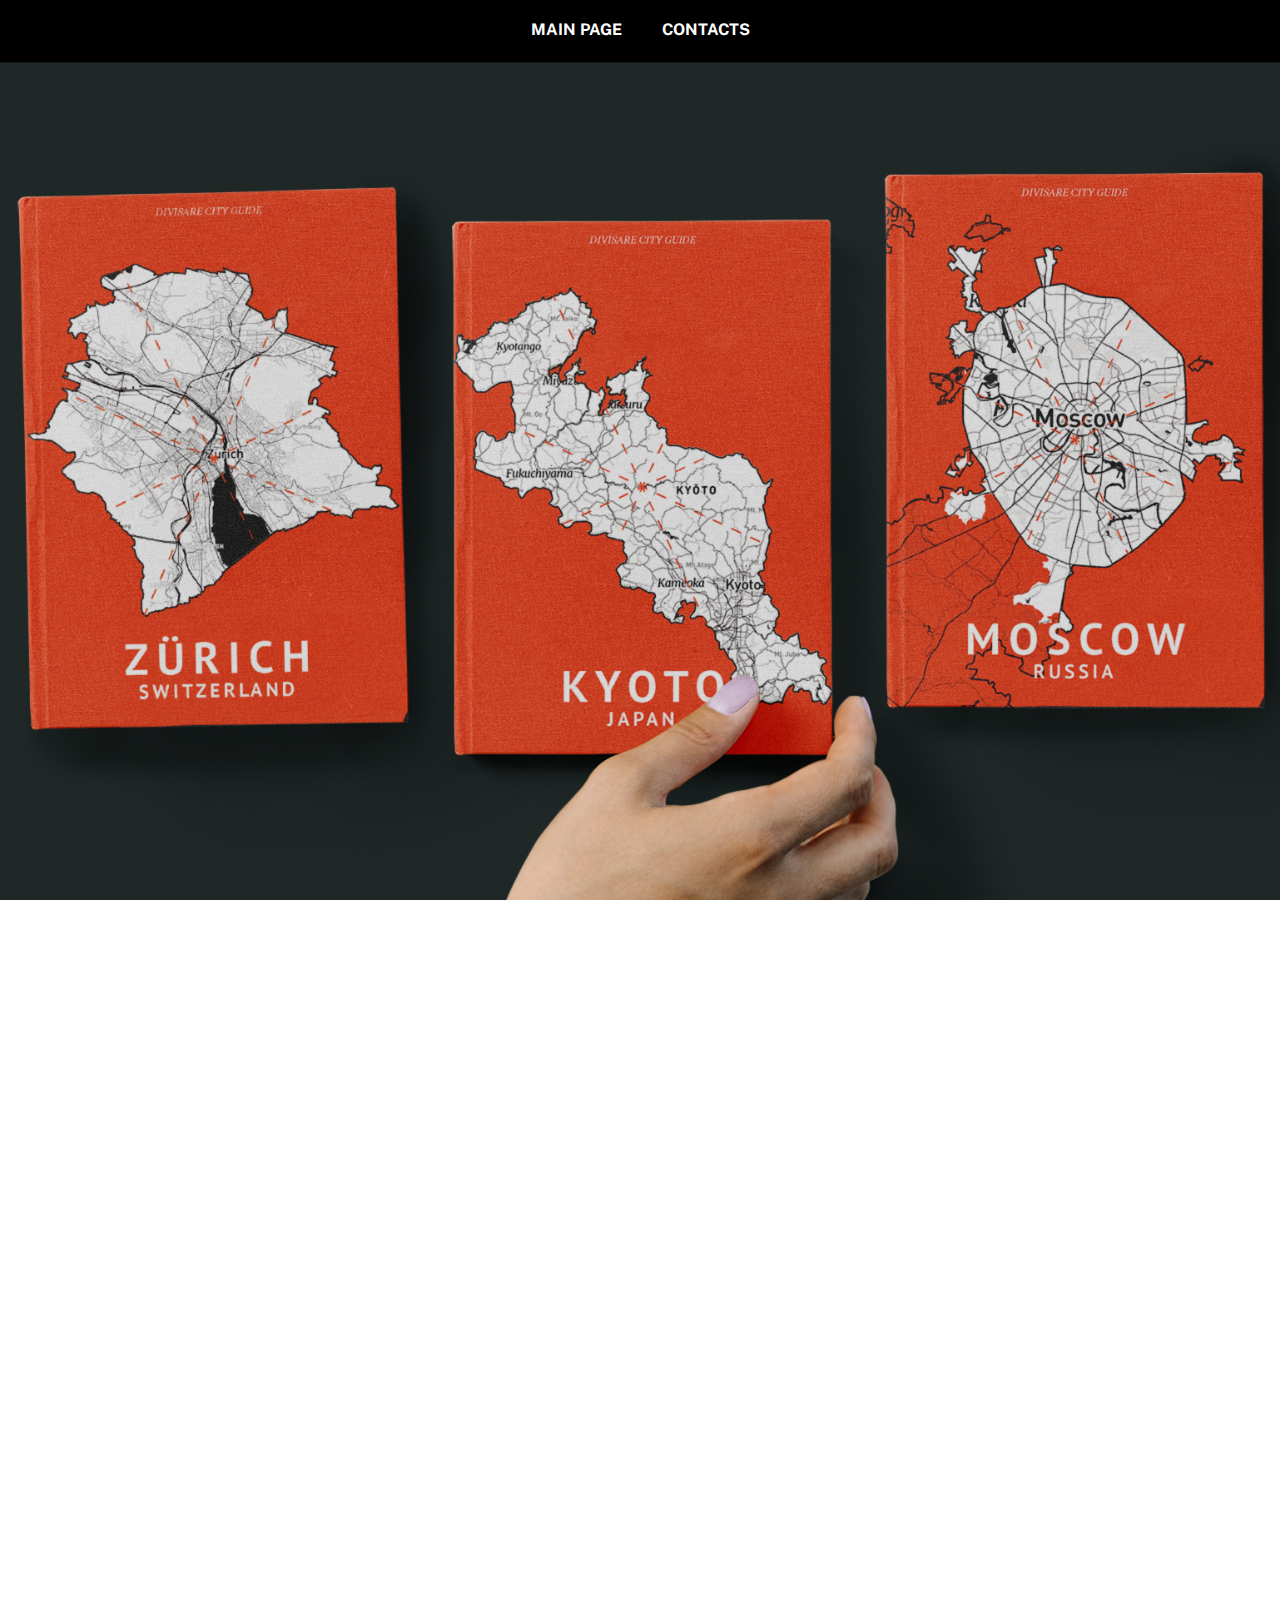
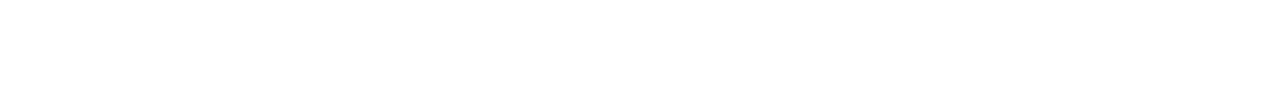
==== divisare.html @ afecebee "upd case" ====
<!DOCTYPE html>
<html lang="en">
 <head>
  <meta charset="utf-8"/>
  <meta content="width=device-width, initial-scale=1.0, maximum-scale=1.0, user-scalable=no" name="viewport"/>
  <title>
   Project Page
  </title>
  <link href="https://fonts.googleapis.com/css2?family=Public+Sans:wght@300;400;700&amp;display=swap" rel="stylesheet"/>
  <link href="styles-projects.css" rel="stylesheet"/>
 </head>
 <body>
  <header class="navbar">
   <div class="nav-container">
    <a class="nav-link" href="index.html">
     MAIN PAGE
    </a>
    <a class="nav-link" href="#contacts">
     CONTACTS
    </a>
   </div>
  </header>
  <section class="project-cover" id="project-cover">
   <img alt="Project Cover" class="cover-image" src="assets/divisare-cover-static.png"/>
  </section>
  <section class="project-description" id="project-description">
   <div class="description-grid">
    <div class="description-title">
     <h1>
      Divisare City Guide
     </h1>
    </div>
    <div class="description-text">
     <p>
      Each book is a architectural guide to the city according to Divisare. It includes 10-15 most appreciated projects.
     </p>
    </div>
   </div>
  </section>
  <section class="contacts-section" id="contacts">
   <div class="section-content">
    <div class="contact-details">
     <div class="contact-item">
      <span class="contact-label">
       EMAIL
      </span>
      <span class="contact-value">
       <a href="mailto:kudrinaaa97@gmail.com" target="_blank">
        @KUDRINAAA97@GMAIL.COM
       </a>
      </span>
     </div>
     <div class="contact-item">
      <span class="contact-label">
       TG
      </span>
      <span class="contact-value">
       <a href="http://t.me/anastasia9055" target="_blank">
        @ANASTASIA9055
       </a>
      </span>
     </div>
    </div>
   </div>
  </section>
  <footer class="footer">
   <p>
    © 2025 dosmth. All rights reserved.
   </p>
  </footer>
 </body>
</html>
---- styles-projects.css ----
/* Global Styles */
body, html {
    margin: 0;
    padding: 0;
    font-family: 'Public Sans', sans-serif; /* Modern sans-serif font */
    box-sizing: border-box; /* Includes padding and borders in element dimensions */
    scroll-behavior: smooth; /* Enables smooth scrolling */
    height: 100%; /* Sets the height of body and html elements */
    overflow-x: hidden; /* Prevents horizontal scrolling */
}

/* Header Styles */
h1 {
    font-size: 3.5rem; /* Large font size for main headings */
    letter-spacing: -0.05em; /* Slightly tightens letter spacing */
    margin-top: 0; /* Removes top margin */
    margin-left: 10px; /* Adds left margin for alignment */
}

/* Responsive Design for Header */
@media (max-width: 768px) {
    h1 {
        font-size: 2.5rem; /* Smaller font size for mobile screens */
    }
}

/* Navbar Styles */
.navbar {
    width: 100%; /* Full-width navbar */
    background-color: black; /* Black background */
    padding: 20px 0; /* Vertical padding */
    display: flex; /* Flexbox for layout */
    justify-content: center; /* Centers navigation items */
    position: sticky; /* Sticks navbar to the top on scroll */
    top: 0; /* Top position for sticky navbar */
    z-index: 1000; /* Ensures navbar stays on top */
}

.nav-container {
    display: flex; /* Flexbox layout */
    gap: 40px; /* Space between navigation links */
}

.nav-link {
    text-decoration: none; /* Removes underline */
    font-weight: 700; /* Bold text */
    color: white; /* White text */
    font-size: 1rem; /* Standard font size */
    transition: color 0.3s ease; /* Smooth transition for hover effect */
}

.nav-link:hover {
    color: #1356E3; /* Changes text color on hover */
}

/* Project Cover Styles */
.project-cover .cover-image {
    width: 100%; /* Full-width image */
    height: 100vh; /* Full viewport height */
    object-fit: cover; /* Maintains aspect ratio while covering the area */
    background: black; /* Black background as fallback */
}

/* Project Description Section */
.project-description .description-grid {
    display: grid; /* Grid layout for description content */
    grid-template-columns: repeat(6, 1fr); /* Six equal columns */
    gap: 60px; /* Space between grid items */
    padding: 0; /* Removes default padding */
    max-width: 800px; /* Maximum width for grid */
    margin: 50px auto 200px auto; /* Centers grid with top and bottom margins */
}

.description-title {
    grid-column: span 2; /* Spans two columns */
    text-align: left; /* Aligns text to the left */
/*    color: #EB4E29; /* Sets text color to red */
    color: #000000;
}

.description-text {
    grid-column: span 4; /* Spans four columns */
}

.description-text p {
    font-size: 2rem; /* Large font size for paragraphs */
    margin-top: 0; /* Removes top margin */
    color: #000000;
/*    color: #EB4E29; /* Red text color */
    margin-right: 10px; /* Adds right margin */
}

/* Responsive Design for Project Description */
@media (max-width: 768px) {
    .description-text p {
        font-size: 1.5rem; /* Smaller font size for mobile */
        margin: 0 10px; /* Adds horizontal margins */
    }

    .project-description .description-grid {
        grid-template-columns: 1fr; /* Single column grid on mobile */
        gap: 5px; /* Reduced gap */
    }
}

/* Contacts Section */
.contacts-section {
    width: 100%; /* Full-width section */
    padding: 50px 0 100px 0; /* Top and bottom padding */
    text-align: center; /* Centers text */
    background: black; /* Black background */
    color: white; /* White text */
}

.contacts-heading {
    margin-bottom: 40px; /* Space below heading */
    text-transform: lowercase; /* Lowercase text */
    letter-spacing: -0.05em; /* Slightly tight letter spacing */
}

.contact-details {
    display: flex; /* Flexbox layout */
    flex-direction: column; /* Stacks items vertically */
    align-items: center; /* Centers items horizontally */
    gap: 15px; /* Space between contact items */
}

.contact-item {
    display: flex; /* Flexbox for alignment */
    justify-content: center; /* Centers items horizontally */
    align-items: center; /* Centers items vertically */
    gap: 20px; /* Space between elements */
}

.contact-value a {
    text-decoration: none; /* Removes underline */
    font-weight: 700; /* Bold text */
    font-size: 1rem; /* Standard font size */
    color: white; /* White text */
    transition: color 0.3s ease; /* Smooth color transition */
}

.contact-value a:hover {
    color: #1356E3; /* Changes color to blue on hover */
}

/* Footer Styles */
.footer {
    background-color: black; /* Black background */
    color: white; /* White text */
    text-align: center; /* Centers text */
    padding: 20px 0; /* Vertical padding */
    font-size: 0.9rem; /* Small font size */
}

.footer p {
    margin: 0; /* Removes default margin */
    letter-spacing: 1px; /* Spaced-out letters */
    font-weight: 300; /* Light font weight */
}

/* Animation */
@keyframes fadeInUp {
    0% {
        opacity: 0; /* Fully transparent */
        transform: translateY(50px); /* Starts below the viewport */
    }
    100% {
        opacity: 1; /* Fully visible */
        transform: translateY(0); /* Ends in place */
    }
}

.section-content {
    animation: fadeInUp 1s ease-out; /* Applies fade-in animation */
}
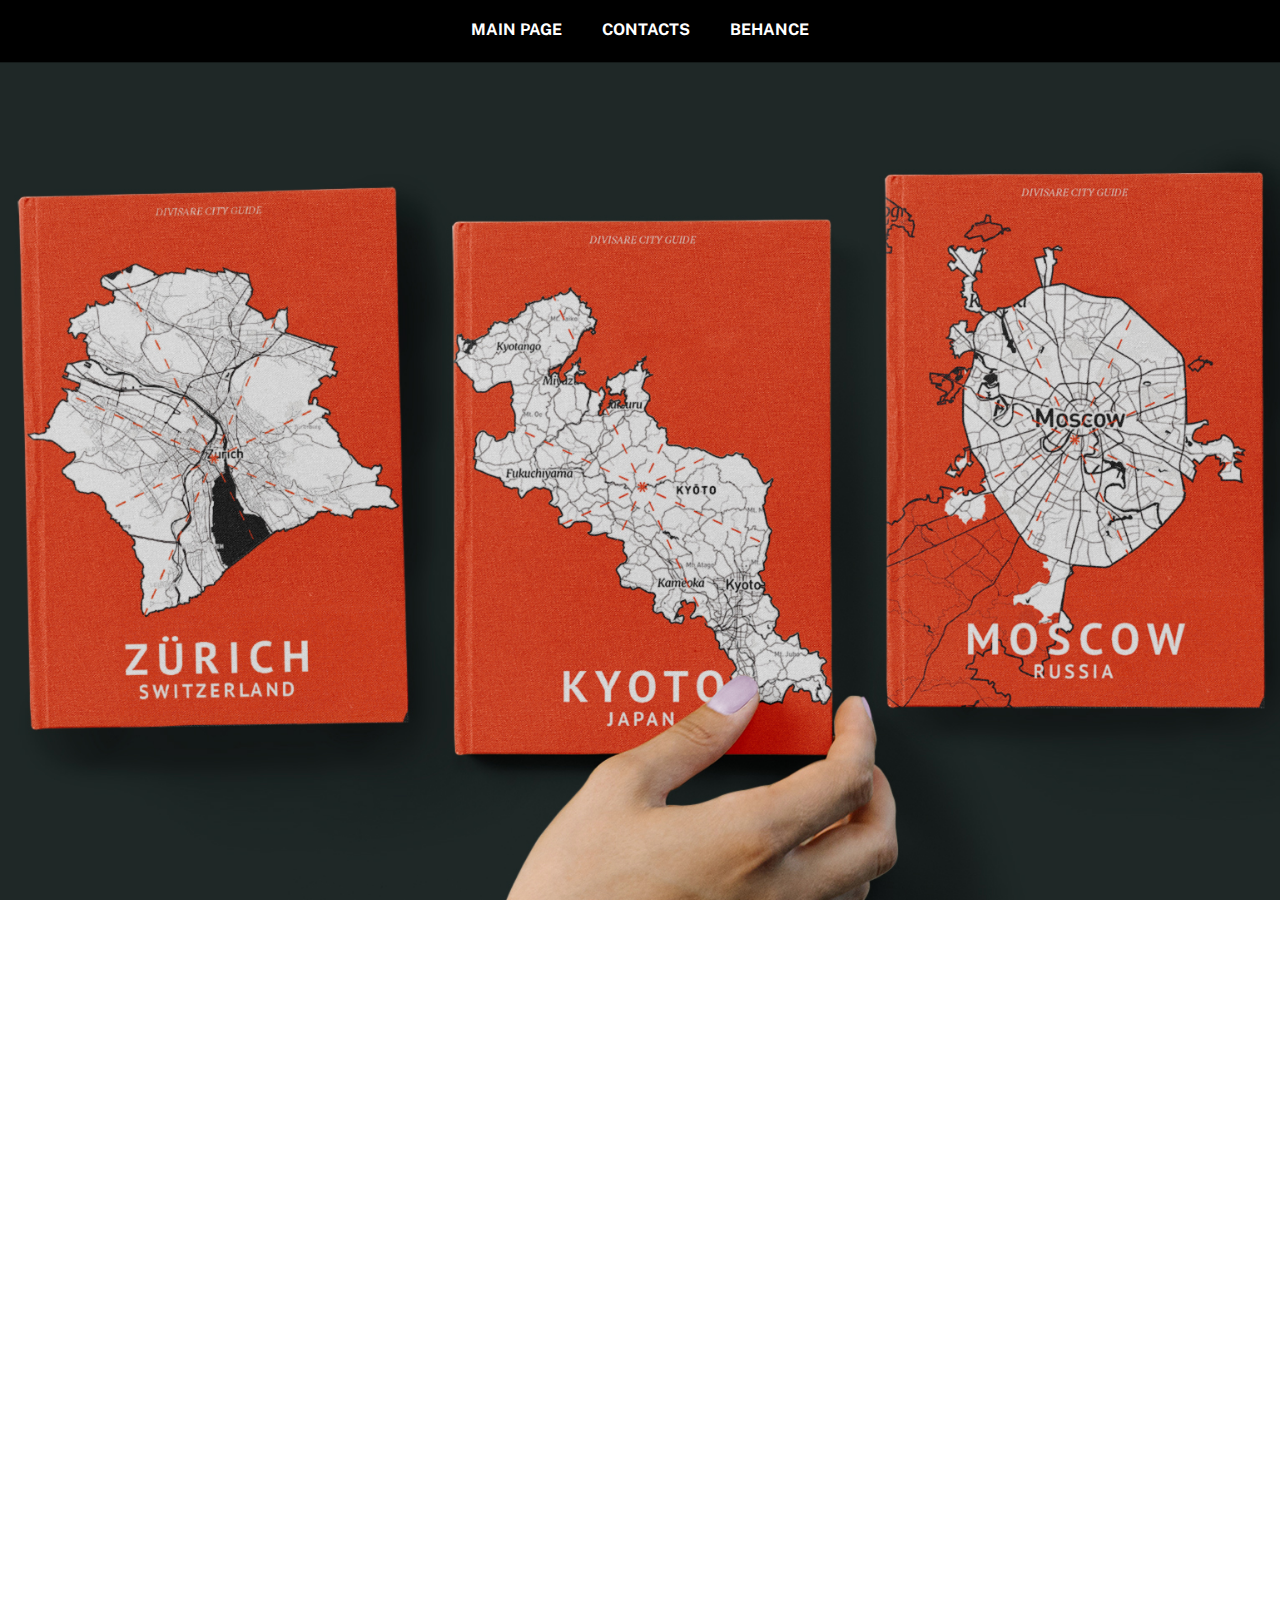
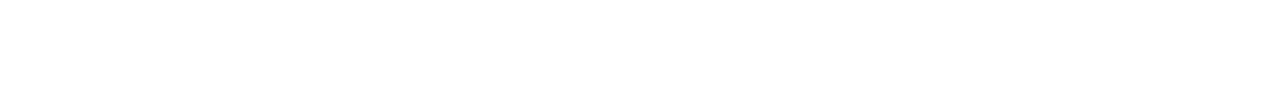
==== commit 054c68bd: "add behance link" ====
--- a/divisare.html
+++ b/divisare.html
@@ -17,6 +17,9 @@
     </a>
     <a class="nav-link" href="#contacts">
      CONTACTS
+    </a>
+    <a class="nav-link" href="https://www.behance.net/do_smth" target="_blank">
+     BEHANCE
     </a>
    </div>
   </header>
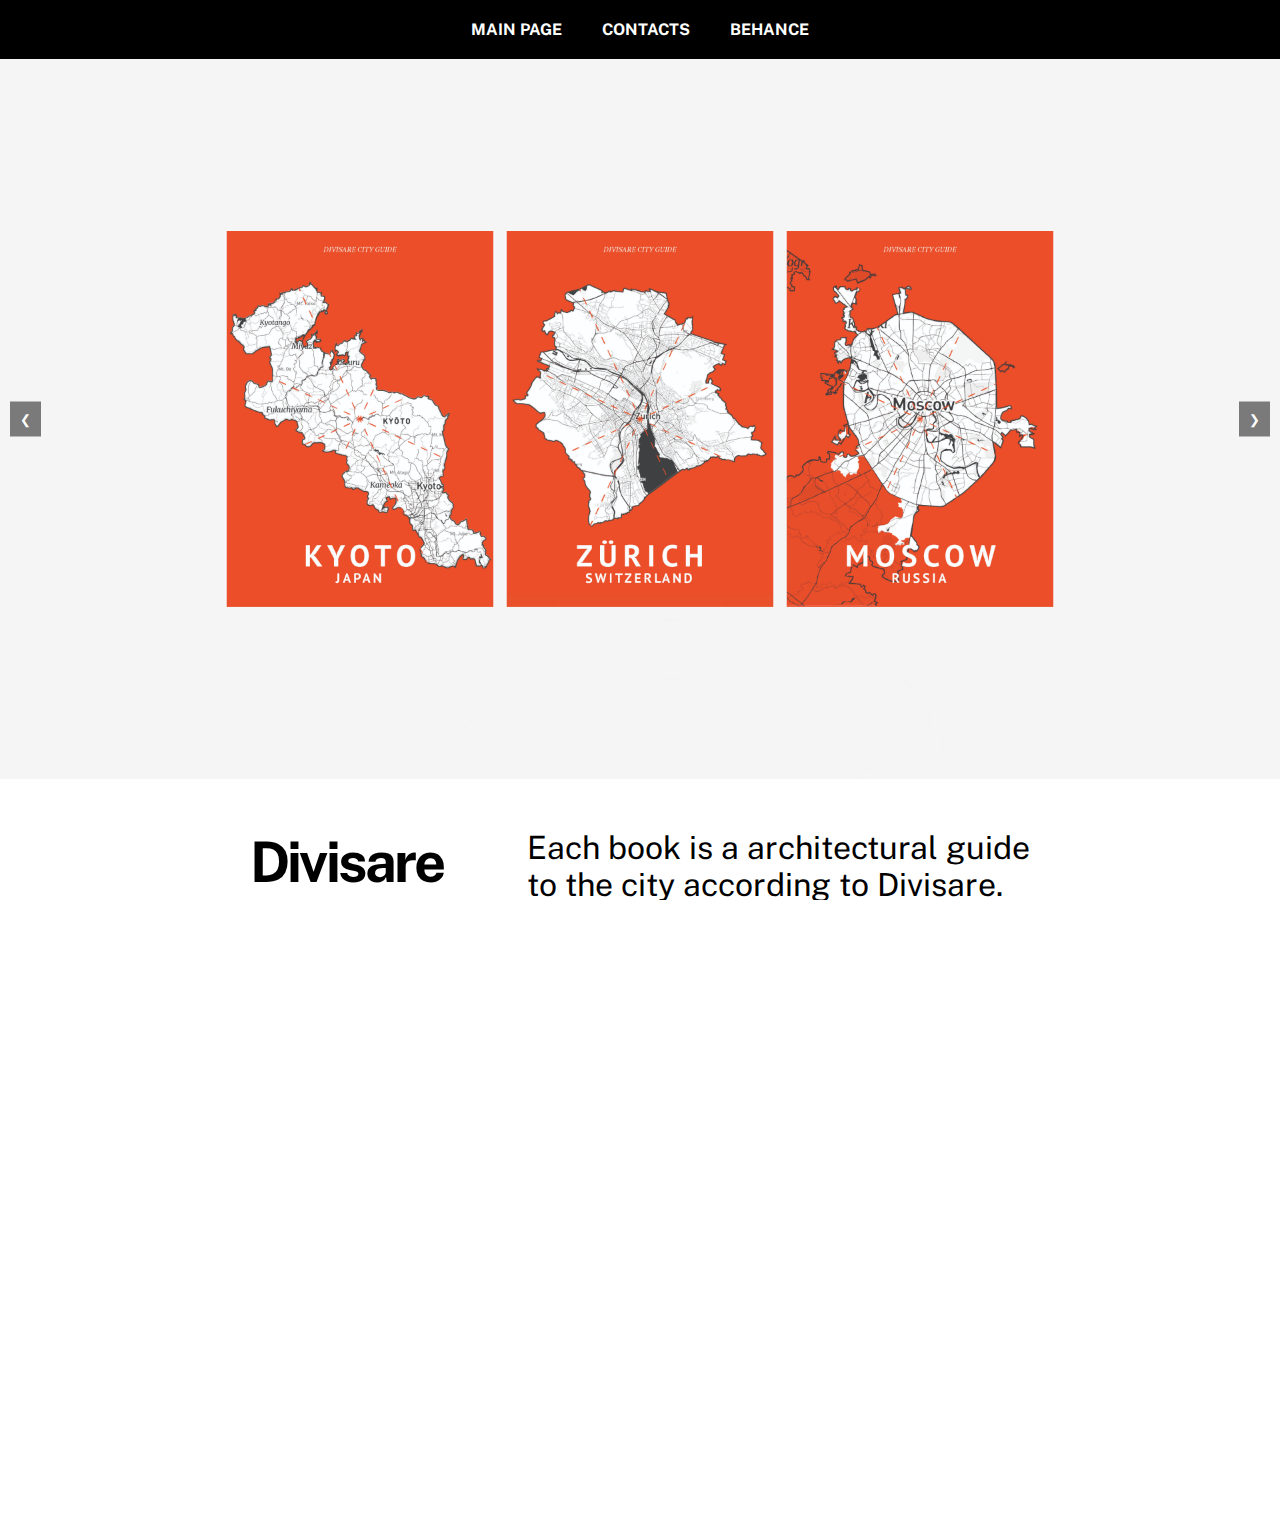
==== commit 897cb9b4: "upd" ====
--- a/divisare.html
+++ b/divisare.html
@@ -23,9 +23,40 @@
     </a>
    </div>
   </header>
-  <section class="project-cover" id="project-cover">
-   <img alt="Project Cover" class="cover-image" src="assets/divisare-cover-static.png"/>
-  </section>
+  
+<!--  <section class="project-cover" id="project-cover">-->
+<!--   <img alt="Project Cover" class="cover-image" src="assets/divisare-cover-static.png"/>-->
+<!--  </section>-->
+
+<section class="project-cover" id="project-cover">
+  <div class="slider">
+    <div class="slides">
+        <img src="assets/divisare/01.png" alt="Project Cover 1" class="slide">
+        <img src="assets/divisare/02.png" alt="Project Cover 1" class="slide">
+        <img src="assets/divisare/03.png" alt="Project Cover 1" class="slide">
+        <img src="assets/divisare/04.png" alt="Project Cover 1" class="slide">
+        <img src="assets/divisare/05.png" alt="Project Cover 1" class="slide">
+        <img src="assets/divisare/06.png" alt="Project Cover 1" class="slide">
+        <img src="assets/divisare/07.png" alt="Project Cover 1" class="slide">
+        <img src="assets/divisare/08.png" alt="Project Cover 1" class="slide">
+        <img src="assets/divisare/09.png" alt="Project Cover 1" class="slide">
+        <img src="assets/divisare/10.png" alt="Project Cover 1" class="slide">
+        <img src="assets/divisare/11.png" alt="Project Cover 1" class="slide">
+        <img src="assets/divisare/12.png" alt="Project Cover 1" class="slide">
+        <img src="assets/divisare/13.png" alt="Project Cover 1" class="slide">
+        <img src="assets/divisare/14.png" alt="Project Cover 1" class="slide">
+        <img src="assets/divisare/15.png" alt="Project Cover 1" class="slide">
+<!--        <img src="assets/divisare/16.png" alt="Project Cover 1" class="slide">-->
+<!--        <img src="assets/divisare/08.png" alt="Project Cover 1" class="slide">-->
+<!--        <img src="assets/divisare/08.png" alt="Project Cover 1" class="slide">-->
+<!--        <img src="assets/divisare/08.png" alt="Project Cover 1" class="slide">-->
+                                                        
+    </div>
+    <button class="prev" onclick="changeSlide(-1)">&#10094;</button>
+    <button class="next" onclick="changeSlide(1)">&#10095;</button>
+  </div>
+</section>
+
   <section class="project-description" id="project-description">
    <div class="description-grid">
     <div class="description-title">
@@ -71,5 +102,17 @@
     © 2025 dosmth. All rights reserved.
    </p>
   </footer>
+  
+  <script>
+    let currentIndex = 0;
+
+    function changeSlide(direction) {
+      const slides = document.querySelector('.slides');
+      const totalSlides = slides.children.length;
+      currentIndex = (currentIndex + direction + totalSlides) % totalSlides;
+      slides.style.transform = `translateX(-${currentIndex * 100}%)`;
+    }
+  </script>
+  
  </body>
 </html>
--- a/styles-projects.css
+++ b/styles-projects.css
@@ -174,3 +174,39 @@
 .section-content {
     animation: fadeInUp 1s ease-out; /* Applies fade-in animation */
 }
+
+.slider {
+  position: relative;
+  max-width: 100%;
+  overflow: hidden;
+}
+
+.slides {
+  display: flex;
+  transition: transform 0.5s ease-in-out;
+}
+
+.slide {
+  min-width: 100%;
+  display: block;
+}
+
+.prev, .next {
+  position: absolute;
+  top: 50%;
+  transform: translateY(-50%);
+  background-color: rgba(0, 0, 0, 0.5);
+  color: white;
+  border: none;
+  cursor: pointer;
+  padding: 10px;
+  z-index: 10;
+}
+
+.prev {
+  left: 10px;
+}
+
+.next {
+  right: 10px;
+}
